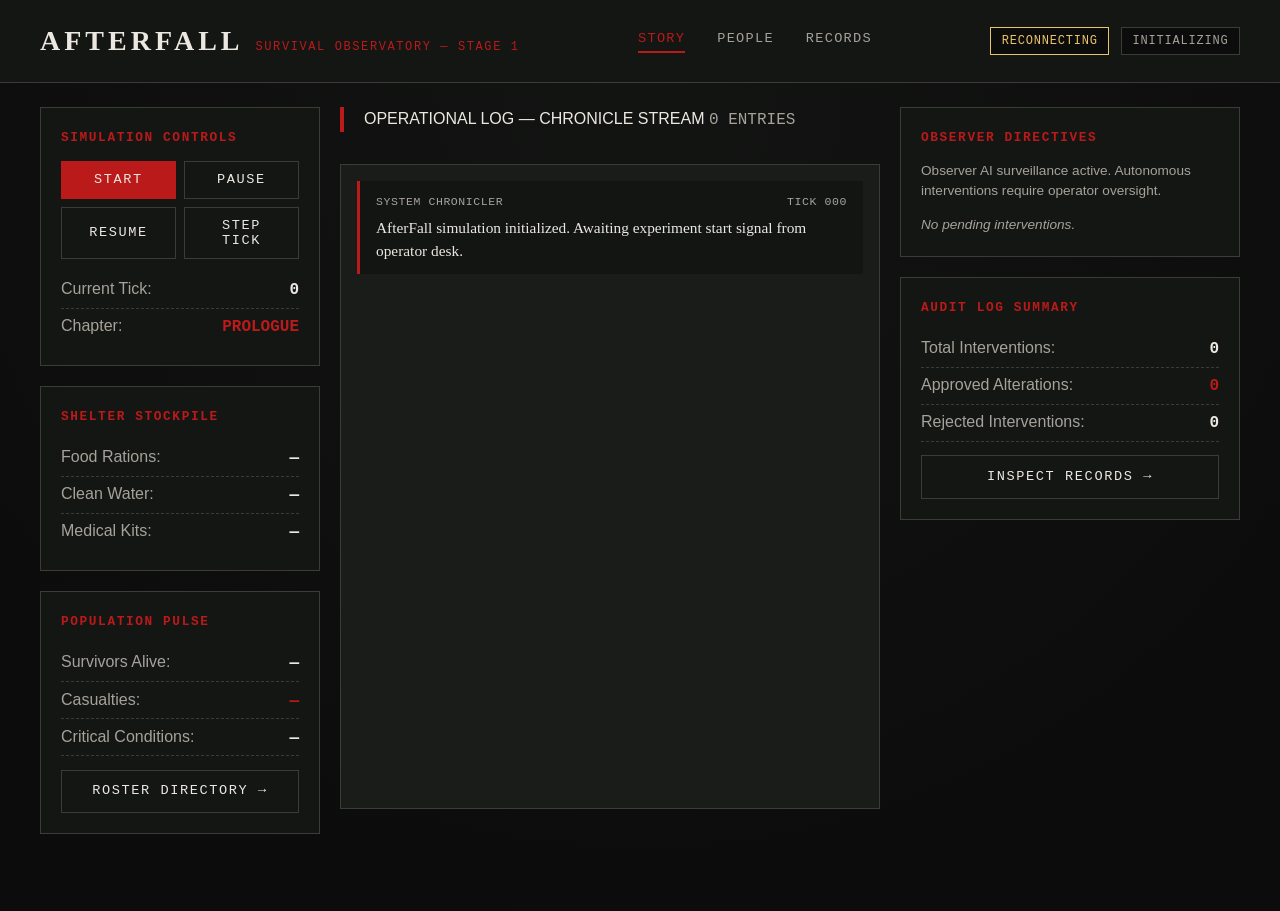
==== backend/src/main/resources/static/story.html @ 6ab1950e "feat: implement story-first AfterFall frontend" ====
<!DOCTYPE html>
<html lang="en">
<head>
  <meta charset="UTF-8">
  <meta name="viewport" content="width=device-width, initial-scale=1.0">
  <title>AfterFall — Operation Deck (Story)</title>
  <link rel="stylesheet" href="css/design-tokens.css">
  <link rel="stylesheet" href="css/components.css">
  <style>
    .story-layout {
      display: grid;
      grid-template-columns: 280px 1fr 340px;
      gap: 1.25rem;
      min-height: calc(100vh - 120px);
    }

    @media (max-width: 1080px) {
      .story-layout {
        grid-template-columns: 1fr;
      }
    }

    /* Left Sidebar: Control & Stockpile */
    .sidebar-panel {
      display: flex;
      flex-direction: column;
      gap: 1.25rem;
    }

    .metric-row {
      display: flex;
      justify-content: space-between;
      align-items: baseline;
      padding: 0.35rem 0;
      border-bottom: 1px dashed var(--af-border-subtle);
    }
    .metric-row:last-child {
      border-bottom: none;
    }

    .control-grid {
      display: grid;
      grid-template-columns: 1fr 1fr;
      gap: 0.5rem;
    }

    /* Center: Live Story Feed */
    .narrative-stream-container {
      display: flex;
      flex-direction: column;
      height: 78vh;
    }

    .stream-feed {
      flex: 1;
      overflow-y: auto;
      padding: 1rem;
      background: var(--af-bg-overlay);
      border: 1px solid var(--af-border-subtle);
      display: flex;
      flex-direction: column;
      gap: 0.85rem;
      scroll-behavior: smooth;
    }

    .caption-entry {
      background: rgba(18, 20, 18, 0.85);
      border-left: 3px solid var(--af-crimson-core);
      padding: 0.75rem 1rem;
      position: relative;
      animation: fadeIn 0.25s ease-out;
    }

    @keyframes fadeIn {
      from { opacity: 0; transform: translateY(6px); }
      to { opacity: 1; transform: translateY(0); }
    }

    .caption-entry.urgent {
      border-left-color: var(--af-crimson-bright);
      background: rgba(186, 26, 26, 0.08);
    }

    .caption-meta {
      display: flex;
      justify-content: space-between;
      font-size: 0.72rem;
      color: var(--af-text-dim);
      font-family: var(--af-font-mono);
      margin-bottom: 0.35rem;
      letter-spacing: 0.05em;
    }

    .caption-text {
      color: var(--af-ivory-primary);
      font-family: var(--af-font-serif);
      font-size: 0.96rem;
      line-height: 1.5;
    }

    /* Right Sidebar: Observer & Dilemmas */
    .observer-panel {
      display: flex;
      flex-direction: column;
      gap: 1.25rem;
    }

    .intervention-card {
      background: rgba(186, 26, 26, 0.06);
      border: 1px solid var(--af-crimson-subtle);
      padding: 0.85rem;
      margin-bottom: 0.75rem;
    }

    /* Choice Moment Modal */
    .choice-modal-backdrop {
      display: none;
      position: fixed;
      inset: 0;
      background: rgba(11, 12, 11, 0.92);
      backdrop-filter: blur(4px);
      z-index: 1000;
      align-items: center;
      justify-content: center;
      padding: 2rem;
    }

    .choice-modal-backdrop.active {
      display: flex;
    }

    .choice-dialog {
      background: var(--af-bg-surface);
      border: 2px solid var(--af-crimson-core);
      max-width: 680px;
      width: 100%;
      padding: 2rem;
      box-shadow: 0 12px 40px rgba(0, 0, 0, 0.85);
      position: relative;
    }

    .choice-options-list {
      display: flex;
      flex-direction: column;
      gap: 0.85rem;
      margin-top: 1.5rem;
    }

    .choice-option-btn {
      text-align: left;
      background: var(--af-bg-overlay);
      border: 1px solid var(--af-border-subtle);
      padding: 1rem;
      color: var(--af-ivory-primary);
      cursor: pointer;
      transition: all 0.15s ease;
      font-family: var(--af-font-sans);
    }

    .choice-option-btn:hover {
      border-color: var(--af-crimson-core);
      background: rgba(186, 26, 26, 0.12);
      transform: translateX(4px);
    }
  </style>
</head>
<body>
  <!-- Header Bar -->
  <header class="app-header">
    <div class="header-brand">
      <div class="brand-title">AFTERFALL</div>
      <div class="brand-subtitle">SURVIVAL OBSERVATORY — STAGE 1</div>
    </div>

    <nav class="header-nav">
      <a href="story.html" class="nav-link active">STORY</a>
      <a href="people.html" class="nav-link">PEOPLE</a>
      <a href="records.html" class="nav-link">RECORDS</a>
    </nav>

    <div class="status-indicators">
      <div class="status-pill status-connecting" id="ws-pill">CONNECTING</div>
      <div class="status-pill" id="sim-state-pill">INITIALIZING</div>
    </div>
  </header>

  <!-- Main Content Layout -->
  <main class="main-container">
    <div class="story-layout">
      <!-- Left Column: Controls & Shelter Overview -->
      <aside class="sidebar-panel">
        <div class="panel-box">
          <div class="panel-header">SIMULATION CONTROLS</div>
          <div class="control-grid" style="margin-bottom: 0.75rem;">
            <button class="btn btn-primary" id="btn-start">START</button>
            <button class="btn btn-secondary" id="btn-pause">PAUSE</button>
            <button class="btn btn-secondary" id="btn-resume">RESUME</button>
            <button class="btn btn-secondary" id="btn-step">STEP TICK</button>
          </div>
          <div class="metric-row">
            <span class="text-dim">Current Tick:</span>
            <span class="mono text-ivory font-bold" id="tick-counter">0</span>
          </div>
          <div class="metric-row">
            <span class="text-dim">Chapter:</span>
            <span class="mono text-crimson font-bold" id="chapter-label">PROLOGUE</span>
          </div>
        </div>

        <div class="panel-box">
          <div class="panel-header">SHELTER STOCKPILE</div>
          <div class="metric-row">
            <span class="text-dim">Food Rations:</span>
            <span class="mono text-ivory font-bold" id="stockpile-food">—</span>
          </div>
          <div class="metric-row">
            <span class="text-dim">Clean Water:</span>
            <span class="mono text-ivory font-bold" id="stockpile-water">—</span>
          </div>
          <div class="metric-row">
            <span class="text-dim">Medical Kits:</span>
            <span class="mono text-ivory font-bold" id="stockpile-meds">—</span>
          </div>
        </div>

        <div class="panel-box">
          <div class="panel-header">POPULATION PULSE</div>
          <div class="metric-row">
            <span class="text-dim">Survivors Alive:</span>
            <span class="mono text-ivory font-bold" id="pop-alive">—</span>
          </div>
          <div class="metric-row">
            <span class="text-dim">Casualties:</span>
            <span class="mono text-crimson font-bold" id="pop-dead">—</span>
          </div>
          <div class="metric-row">
            <span class="text-dim">Critical Conditions:</span>
            <span class="mono text-ivory font-bold" id="pop-critical">—</span>
          </div>
          <div style="margin-top: 0.85rem;">
            <a href="people.html" class="btn btn-secondary" style="display:block; text-align:center;">ROSTER DIRECTORY &rarr;</a>
          </div>
        </div>
      </aside>

      <!-- Center Column: Chronological Story Stream -->
      <section class="narrative-stream-container">
        <div class="section-banner">
          <span>OPERATIONAL LOG — CHRONICLE STREAM</span>
          <span class="mono text-dim" id="stream-count">0 ENTRIES</span>
        </div>
        <div class="stream-feed" id="stream-feed">
          <div class="caption-entry">
            <div class="caption-meta">
              <span>SYSTEM CHRONICLER</span>
              <span>TICK 000</span>
            </div>
            <div class="caption-text">
              AfterFall simulation initialized. Awaiting experiment start signal from operator desk.
            </div>
          </div>
        </div>
      </section>

      <!-- Right Column: Observer Directives & Distortions -->
      <aside class="observer-panel">
        <div class="panel-box">
          <div class="panel-header">OBSERVER DIRECTIVES</div>
          <p class="text-dim text-sm" style="margin-bottom: 0.85rem;">
            Observer AI surveillance active. Autonomous interventions require operator oversight.
          </p>
          <div id="observer-interventions-container">
            <div class="text-dim text-sm" style="font-style: italic;">No pending interventions.</div>
          </div>
        </div>

        <div class="panel-box">
          <div class="panel-header">AUDIT LOG SUMMARY</div>
          <div class="metric-row">
            <span class="text-dim">Total Interventions:</span>
            <span class="mono text-ivory font-bold" id="stat-interventions">0</span>
          </div>
          <div class="metric-row">
            <span class="text-dim">Approved Alterations:</span>
            <span class="mono text-crimson font-bold" id="stat-approved">0</span>
          </div>
          <div class="metric-row">
            <span class="text-dim">Rejected Interventions:</span>
            <span class="mono text-ivory font-bold" id="stat-rejected">0</span>
          </div>
          <div style="margin-top: 0.85rem;">
            <a href="records.html" class="btn btn-secondary" style="display:block; text-align:center;">INSPECT RECORDS &rarr;</a>
          </div>
        </div>
      </aside>
    </div>
  </main>

  <!-- Choice Moment Modal (Monogatari High-Contrast Overlay) -->
  <div class="choice-modal-backdrop" id="choice-modal">
    <div class="choice-dialog">
      <div class="panel-header" style="color: var(--af-crimson-bright);">MOMENT OF DECISION — SIMULATION PAUSED</div>
      <h3 id="choice-dilemma-title" style="margin: 0.85rem 0 0.5rem; font-family: var(--af-font-serif); font-size: 1.35rem;">
        Dilemma Title
      </h3>
      <p id="choice-dilemma-desc" class="text-ivory text-sm" style="line-height: 1.5; margin-bottom: 1.25rem;">
        Description of the crisis facing the bunker survivors.
      </p>

      <div class="choice-options-list" id="choice-options-list">
        <!-- Rendered dynamically -->
      </div>
    </div>
  </div>

  <!-- Scripts -->
  <script src="js/api.js"></script>
  <script src="js/ws.js"></script>
  <script src="js/story.js"></script>
</body>
</html>
---- backend/src/main/resources/static/css/design-tokens.css ----
:root {
  /* Monogatari / Quiet Cinematic Minimalism Palette */
  --bg-deep: #0B0C0B;
  --bg-surface: #141614;
  --bg-panel: #1A1C1A;
  --bg-elevated: #242624;

  --crimson: #BA1A1A;
  --crimson-hover: #D62222;
  --crimson-glow: rgba(186, 26, 26, 0.35);

  --ivory: #ECE8E1;
  --ivory-dim: #A6A29A;
  --ivory-faint: rgba(236, 232, 225, 0.1);

  --border-stark: #3A3C38;
  --border-faint: #202220;
  --border-crimson: #BA1A1A;

  --status-alive: #5A8F68;
  --status-dead: #7A3B37;
  --status-crisis: #D62222;

  /* Typography */
  --font-serif: "Cormorant Garamond", "Cinzel", "Playfair Display", Georgia, serif;
  --font-sans: "Inter", -apple-system, BlinkMacSystemFont, "Segoe UI", Roboto, sans-serif;
  --font-mono: "IBM Plex Mono", "SF Mono", Consolas, "Courier New", monospace;

  /* Aliases for screen styles */
  --af-bg-deep: var(--bg-deep);
  --af-bg-surface: var(--bg-surface);
  --af-bg-overlay: var(--bg-panel);
  --af-bg-elevated: var(--bg-elevated);
  --af-crimson-core: var(--crimson);
  --af-crimson-bright: var(--crimson-hover);
  --af-crimson-subtle: var(--crimson-glow);
  --af-ivory-primary: var(--ivory);
  --af-ivory-dim: var(--ivory-dim);
  --af-text-dim: var(--ivory-dim);
  --af-border-subtle: var(--border-stark);
  --af-border-faint: var(--border-faint);
  --af-font-serif: var(--font-serif);
  --af-font-sans: var(--font-sans);
  --af-font-mono: var(--font-mono);
}

* {
  box-sizing: border-box;
  margin: 0;
  padding: 0;
}

body {
  background-color: var(--bg-deep);
  color: var(--ivory);
  font-family: var(--font-sans);
  line-height: 1.5;
  min-height: 100vh;
  overflow-x: hidden;
  background-image: radial-gradient(circle at 50% 10%, rgba(26, 28, 26, 0.5) 0%, transparent 80%);
}

/* Links */
a {
  color: var(--ivory-dim);
  text-decoration: none;
  transition: color 0.15s ease;
}

a:hover, a.active {
  color: var(--crimson);
}
---- backend/src/main/resources/static/css/components.css ----
/* Monogatari Structural Components & Geometric Panels */

/* Top Navigation Header */
.site-header {
  display: flex;
  justify-content: space-between;
  align-items: center;
  padding: 1.25rem 2.5rem;
  border-bottom: 1px solid var(--border-stark);
  background: var(--bg-surface);
  position: sticky;
  top: 0;
  z-index: 100;
}

.brand-mark {
  display: flex;
  align-items: baseline;
  gap: 0.75rem;
}

.brand-title {
  font-family: var(--font-serif);
  font-size: 1.75rem;
  font-weight: 700;
  letter-spacing: 0.25rem;
  color: var(--ivory);
  text-transform: uppercase;
}

.brand-sub {
  font-family: var(--font-mono);
  font-size: 0.75rem;
  letter-spacing: 0.1rem;
  color: var(--crimson);
  text-transform: uppercase;
}

.nav-links {
  display: flex;
  gap: 2rem;
  list-style: none;
  font-family: var(--font-mono);
  font-size: 0.85rem;
  text-transform: uppercase;
  letter-spacing: 0.08rem;
}

.nav-links a {
  padding-bottom: 0.25rem;
  position: relative;
}

.nav-links a.active::after {
  content: "";
  position: absolute;
  bottom: 0;
  left: 0;
  width: 100%;
  height: 2px;
  background-color: var(--crimson);
}

/* Sharp Geometric Buttons */
.btn {
  background: transparent;
  color: var(--ivory);
  border: 1px solid var(--border-stark);
  padding: 0.65rem 1.4rem;
  font-family: var(--font-mono);
  font-size: 0.85rem;
  text-transform: uppercase;
  letter-spacing: 0.1rem;
  cursor: pointer;
  transition: all 0.2s cubic-bezier(0.16, 1, 0.3, 1);
  position: relative;
  display: inline-flex;
  align-items: center;
  justify-content: center;
  gap: 0.5rem;
}

.btn:hover:not(:disabled) {
  border-color: var(--crimson);
  color: var(--ivory);
  background: rgba(186, 26, 26, 0.15);
}

.btn-crimson {
  background: var(--crimson);
  border-color: var(--crimson);
  color: var(--ivory);
}

.btn-crimson:hover:not(:disabled) {
  background: var(--crimson-hover);
  border-color: var(--crimson-hover);
  box-shadow: 0 0 15px var(--crimson-glow);
}

.btn:disabled {
  opacity: 0.4;
  cursor: not-allowed;
}

/* Section Title with Monogatari Graphic Accent */
.section-banner {
  border-left: 4px solid var(--crimson);
  padding-left: 1.25rem;
  margin-bottom: 2rem;
}

.section-banner h2 {
  font-family: var(--font-serif);
  font-size: 2.25rem;
  letter-spacing: 0.1rem;
  text-transform: uppercase;
}

.section-banner p {
  font-family: var(--font-mono);
  font-size: 0.85rem;
  color: var(--ivory-dim);
  text-transform: uppercase;
  margin-top: 0.25rem;
}

/* Disconnect / Connection Alarm Pill */
.connection-indicator {
  display: inline-flex;
  align-items: center;
  gap: 0.5rem;
  font-family: var(--font-mono);
  font-size: 0.75rem;
  color: var(--ivory-dim);
}

.indicator-dot {
  width: 8px;
  height: 8px;
  border-radius: 50%;
  background-color: var(--status-alive);
}

.indicator-dot.offline {
  background-color: var(--crimson);
  animation: pulse 1s infinite;
}

@keyframes pulse {
  0% { opacity: 1; }
  50% { opacity: 0.3; }
  100% { opacity: 1; }
}

/* Common App Layout & Utility Classes */
.app-header {
  display: flex;
  justify-content: space-between;
  align-items: center;
  padding: 1.25rem 2.5rem;
  border-bottom: 1px solid var(--border-stark);
  background: var(--bg-surface);
  position: sticky;
  top: 0;
  z-index: 100;
}

.header-brand {
  display: flex;
  align-items: baseline;
  gap: 0.75rem;
}

.brand-subtitle {
  font-family: var(--font-mono);
  font-size: 0.75rem;
  letter-spacing: 0.1rem;
  color: var(--crimson);
  text-transform: uppercase;
}

.header-nav {
  display: flex;
  gap: 2rem;
  font-family: var(--font-mono);
  font-size: 0.85rem;
  text-transform: uppercase;
  letter-spacing: 0.08rem;
}

.nav-link {
  color: var(--ivory-dim);
  text-decoration: none;
  padding-bottom: 0.25rem;
  position: relative;
  transition: color 0.15s ease;
}

.nav-link:hover, .nav-link.active {
  color: var(--crimson);
}

.nav-link.active::after {
  content: "";
  position: absolute;
  bottom: 0;
  left: 0;
  width: 100%;
  height: 2px;
  background-color: var(--crimson);
}

.status-indicators {
  display: flex;
  align-items: center;
  gap: 0.75rem;
}

.status-pill {
  font-family: var(--font-mono);
  font-size: 0.75rem;
  padding: 0.25rem 0.65rem;
  border: 1px solid var(--border-stark);
  background: var(--bg-deep);
  color: var(--ivory-dim);
  text-transform: uppercase;
  letter-spacing: 0.05rem;
}

.status-pill.status-running {
  border-color: var(--status-alive);
  color: var(--status-alive);
}

.status-pill.status-paused {
  border-color: #d4a373;
  color: #d4a373;
}

.status-pill.status-connecting {
  border-color: #e9c46a;
  color: #e9c46a;
}

.status-pill.status-offline {
  border-color: var(--crimson);
  color: var(--crimson);
}

.main-container {
  padding: 1.5rem 2.5rem;
  max-width: 1600px;
  margin: 0 auto;
}

.panel-box {
  background: var(--bg-surface);
  border: 1px solid var(--border-stark);
  padding: 1.25rem;
}

.panel-header {
  font-family: var(--font-mono);
  font-size: 0.8rem;
  color: var(--crimson);
  letter-spacing: 0.1rem;
  text-transform: uppercase;
  margin-bottom: 0.85rem;
  font-weight: 700;
}

.btn-primary {
  background: var(--crimson);
  border-color: var(--crimson);
  color: var(--ivory);
}

.btn-primary:hover:not(:disabled) {
  background: var(--crimson-hover);
  border-color: var(--crimson-hover);
  box-shadow: 0 0 15px var(--crimson-glow);
}

.btn-secondary {
  background: transparent;
  color: var(--ivory);
  border: 1px solid var(--border-stark);
}

.btn-secondary:hover:not(:disabled) {
  border-color: var(--crimson);
  background: rgba(186, 26, 26, 0.15);
}

/* Utilities */
.mono { font-family: var(--font-mono); }
.font-bold { font-weight: bold; }
.text-ivory { color: var(--ivory); }
.text-crimson { color: var(--crimson); }
.text-dim { color: var(--ivory-dim); }
.text-sm { font-size: 0.85rem; }
.text-xs { font-size: 0.75rem; }
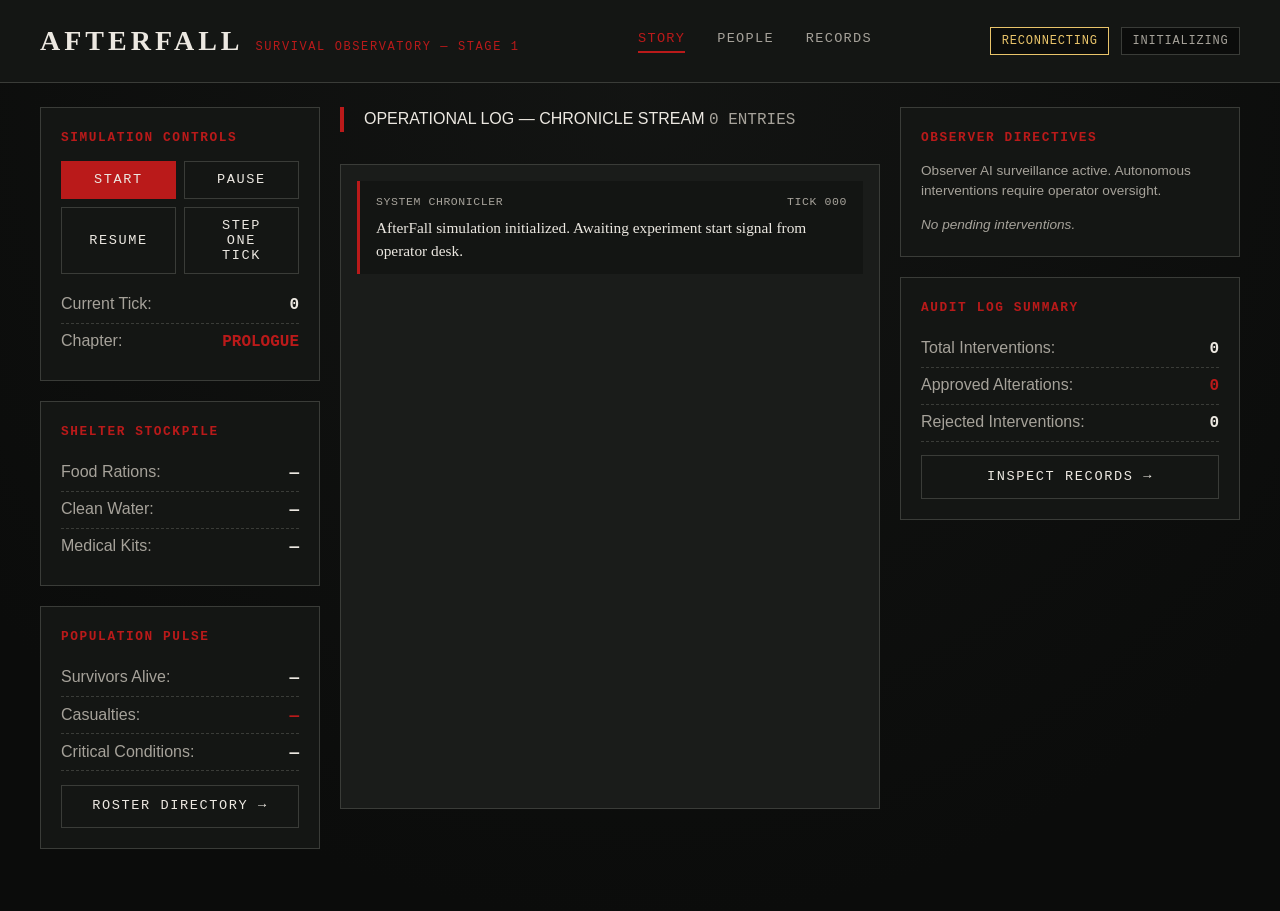
==== commit 2b813edd: "Fix demo: auto-running clock, active choice exposed, varied final recap Co-Authored-By: Claude Sonne" ====
--- a/backend/src/main/resources/static/story.html
+++ b/backend/src/main/resources/static/story.html
@@ -192,10 +192,10 @@
         <div class="panel-box">
           <div class="panel-header">SIMULATION CONTROLS</div>
           <div class="control-grid" style="margin-bottom: 0.75rem;">
-            <button class="btn btn-primary" id="btn-start">START</button>
+            <button class="btn btn-primary" id="btn-start" title="Start the world clock: the run advances on its own">START</button>
             <button class="btn btn-secondary" id="btn-pause">PAUSE</button>
             <button class="btn btn-secondary" id="btn-resume">RESUME</button>
-            <button class="btn btn-secondary" id="btn-step">STEP TICK</button>
+            <button class="btn btn-secondary" id="btn-step" title="Advance exactly one tick (works while paused)">STEP ONE TICK</button>
           </div>
           <div class="metric-row">
             <span class="text-dim">Current Tick:</span>
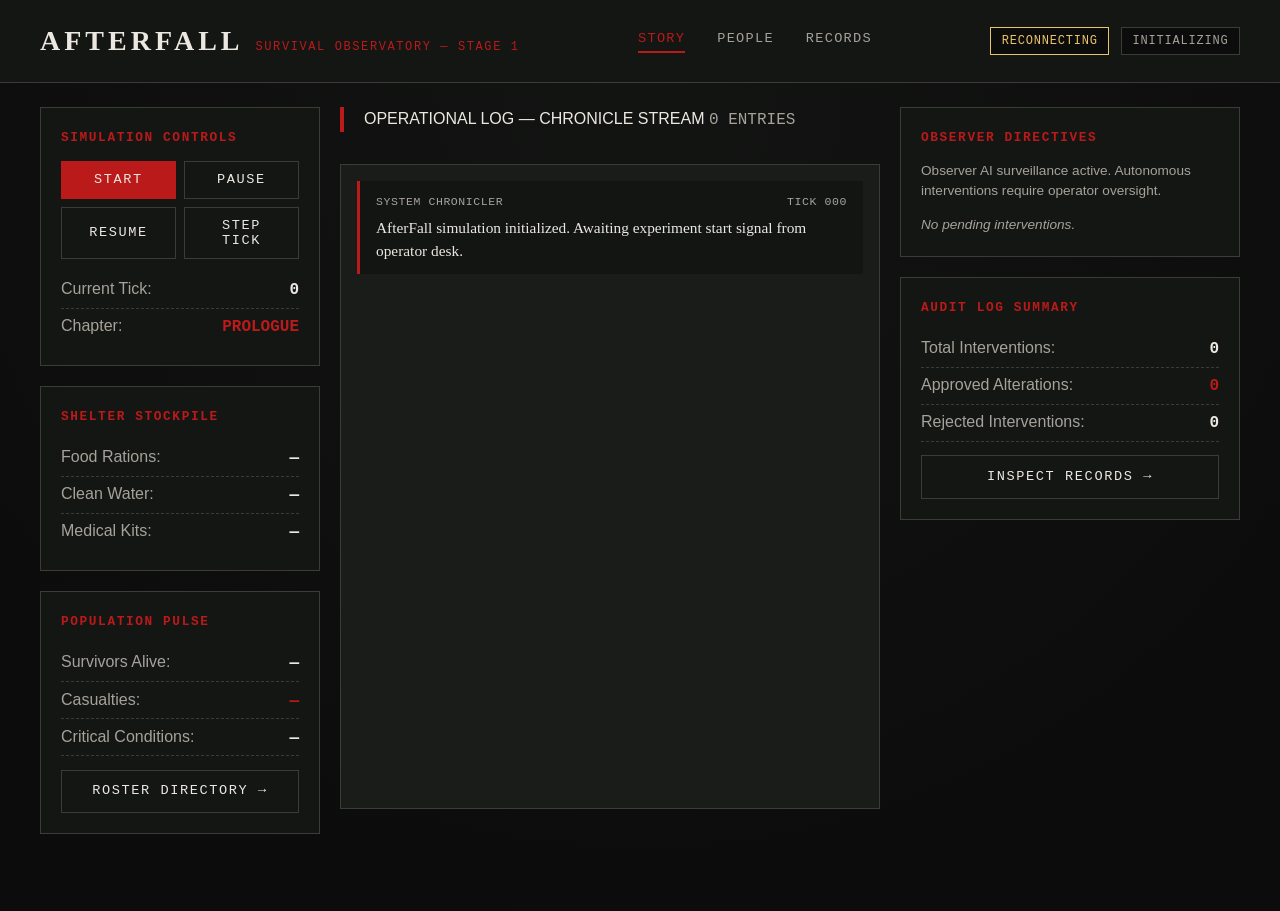
==== commit 0c957e51: "Merge pull request #5 from Muhaimin-Mashrafi/claude/project-thread-nuxc64 Cinematic visual storytell" ====
--- a/backend/src/main/resources/static/story.html
+++ b/backend/src/main/resources/static/story.html
@@ -6,6 +6,7 @@
   <title>AfterFall — Operation Deck (Story)</title>
   <link rel="stylesheet" href="css/design-tokens.css">
   <link rel="stylesheet" href="css/components.css">
+  <link rel="stylesheet" href="css/cinema.css">
   <style>
     .story-layout {
       display: grid;
@@ -192,10 +193,10 @@
         <div class="panel-box">
           <div class="panel-header">SIMULATION CONTROLS</div>
           <div class="control-grid" style="margin-bottom: 0.75rem;">
-            <button class="btn btn-primary" id="btn-start" title="Start the world clock: the run advances on its own">START</button>
+            <button class="btn btn-primary" id="btn-start">START</button>
             <button class="btn btn-secondary" id="btn-pause">PAUSE</button>
             <button class="btn btn-secondary" id="btn-resume">RESUME</button>
-            <button class="btn btn-secondary" id="btn-step" title="Advance exactly one tick (works while paused)">STEP ONE TICK</button>
+            <button class="btn btn-secondary" id="btn-step">STEP TICK</button>
           </div>
           <div class="metric-row">
             <span class="text-dim">Current Tick:</span>
@@ -316,6 +317,7 @@
   <!-- Scripts -->
   <script src="js/api.js"></script>
   <script src="js/ws.js"></script>
+  <script src="js/cinema.js"></script>
   <script src="js/story.js"></script>
 </body>
 </html>
--- a/backend/src/main/resources/static/css/cinema.css
+++ b/backend/src/main/resources/static/css/cinema.css
@@ -0,0 +1,274 @@
+/* AfterFall — Cinematic layer: chapter cards, crisis weight, exposure reveal, final recording.
+   Presentation only. All motion is disabled/shortened under prefers-reduced-motion. */
+
+:root {
+  --cine-ease: cubic-bezier(0.16, 1, 0.3, 1);
+  --cine-slow: cubic-bezier(0.4, 0, 0.2, 1);
+}
+
+.cine-overlay {
+  position: fixed;
+  inset: 0;
+  z-index: 1500;
+  background: #060706;
+  color: var(--ivory);
+  display: flex;
+  opacity: 0;
+  visibility: hidden;
+  transition: opacity 0.7s var(--cine-slow), visibility 0s linear 0.7s;
+  overflow: hidden;
+}
+.cine-overlay.on {
+  opacity: 1;
+  visibility: visible;
+  transition: opacity 0.35s var(--cine-slow), visibility 0s;
+}
+.cine-hint {
+  position: absolute;
+  right: clamp(1rem, 3vw, 2.5rem);
+  bottom: clamp(0.9rem, 2.5vh, 1.8rem);
+  font-family: var(--font-mono);
+  font-size: 0.7rem;
+  letter-spacing: 0.18em;
+  text-transform: uppercase;
+  color: var(--ivory-dim);
+  opacity: 0.7;
+}
+.cine-grain::before {
+  content: "";
+  position: absolute;
+  inset: 0;
+  pointer-events: none;
+  background:
+    repeating-linear-gradient(0deg, rgba(236,232,225,0.025) 0 1px, transparent 1px 3px),
+    radial-gradient(ellipse at 50% 50%, transparent 40%, rgba(0,0,0,0.75) 100%);
+}
+
+/* ---------- Chapter title card ---------- */
+.chapter-card { cursor: pointer; align-items: center; }
+.chapter-card .cc-numeral {
+  position: absolute;
+  right: -0.04em;
+  bottom: -0.2em;
+  font-family: var(--font-serif);
+  font-weight: 900;
+  font-size: clamp(18rem, 62vh, 44rem);
+  line-height: 1;
+  color: var(--crimson);
+  opacity: 0;
+  letter-spacing: -0.04em;
+  user-select: none;
+}
+.chapter-card.on .cc-numeral { animation: cc-numeral 3.6s var(--cine-slow) forwards; }
+.chapter-card .cc-body {
+  position: relative;
+  z-index: 2;
+  padding: 0 clamp(1.5rem, 8vw, 9rem);
+  max-width: 100%;
+}
+.chapter-card .cc-kicker {
+  font-family: var(--font-mono);
+  font-size: clamp(0.75rem, 1.1vw, 1rem);
+  letter-spacing: 0.5em;
+  text-transform: uppercase;
+  color: var(--crimson);
+  opacity: 0;
+}
+.chapter-card .cc-rule {
+  height: 2px;
+  width: 0;
+  background: var(--crimson);
+  margin: clamp(0.8rem, 2vh, 1.6rem) 0;
+}
+.chapter-card .cc-title {
+  font-family: var(--font-serif);
+  font-weight: 900;
+  font-size: clamp(3rem, 9.5vw, 10rem);
+  line-height: 0.95;
+  letter-spacing: 0.02em;
+  text-transform: uppercase;
+  max-width: 11ch;
+  opacity: 0;
+}
+.chapter-card .cc-sub {
+  margin-top: clamp(1rem, 3vh, 2rem);
+  font-family: var(--font-serif);
+  font-style: italic;
+  font-size: clamp(1.1rem, 1.8vw, 1.7rem);
+  color: var(--ivory-dim);
+  opacity: 0;
+}
+.chapter-card.on .cc-kicker { animation: cc-rise 0.9s 0.35s var(--cine-ease) forwards; }
+.chapter-card.on .cc-rule   { animation: cc-rule 1.1s 0.55s var(--cine-ease) forwards; }
+.chapter-card.on .cc-title  { animation: cc-slam 1.1s 0.8s var(--cine-ease) forwards; }
+.chapter-card.on .cc-sub    { animation: cc-rise 1s 1.7s var(--cine-ease) forwards; }
+@keyframes cc-numeral { 0% { opacity: 0; transform: translateX(6%); } 25% { opacity: 0.2; } 100% { opacity: 0.16; transform: translateX(0); } }
+@keyframes cc-rise  { from { opacity: 0; transform: translateY(18px); } to { opacity: 1; transform: none; } }
+@keyframes cc-rule  { from { width: 0; } to { width: min(46vw, 36rem); } }
+@keyframes cc-slam  { from { opacity: 0; transform: translateX(-4vw); letter-spacing: 0.2em; } to { opacity: 1; transform: none; letter-spacing: 0.02em; } }
+
+/* ---------- Crisis weight ---------- */
+.crisis-veil {
+  position: fixed;
+  inset: 0;
+  z-index: 900;
+  pointer-events: none;
+  opacity: 0;
+  box-shadow: inset 0 0 18vmin 4vmin rgba(186, 26, 26, 0.55);
+}
+.crisis-veil.pulse { animation: veil-pulse 2.6s var(--cine-slow) 1; }
+.crisis-veil.death { box-shadow: inset 0 0 22vmin 8vmin rgba(0, 0, 0, 0.95); }
+@keyframes veil-pulse { 0% { opacity: 0; } 25% { opacity: 1; } 100% { opacity: 0; } }
+body.crisis-active .crisis-veil.steady { opacity: 0.22; }
+.crisis-veil.steady { transition: opacity 1.5s var(--cine-slow); }
+
+.crisis-band {
+  position: fixed;
+  left: 0; right: 0;
+  top: 38vh;
+  z-index: 950;
+  pointer-events: none;
+  overflow: hidden;
+  opacity: 0;
+  padding: 0.4vh 0;
+  background: linear-gradient(90deg, rgba(6,7,6,0.92), rgba(6,7,6,0.7));
+  border-top: 2px solid var(--crimson);
+  border-bottom: 2px solid var(--crimson);
+}
+.crisis-band .cb-word {
+  font-family: var(--font-serif);
+  font-weight: 900;
+  font-size: clamp(3.5rem, 12vw, 11rem);
+  line-height: 1;
+  text-transform: uppercase;
+  letter-spacing: 0.06em;
+  color: var(--ivory);
+  white-space: nowrap;
+  padding-left: 4vw;
+}
+.crisis-band .cb-tag {
+  position: absolute;
+  top: 0.5rem; right: 2rem;
+  font-family: var(--font-mono);
+  font-size: 0.72rem;
+  letter-spacing: 0.3em;
+  color: var(--crimson);
+}
+.crisis-band.show { animation: band 3.4s var(--cine-slow) 1 forwards; }
+@keyframes band {
+  0% { opacity: 0; transform: translateX(-8%); }
+  14% { opacity: 1; transform: none; }
+  80% { opacity: 1; }
+  100% { opacity: 0; transform: translateX(3%); }
+}
+
+/* Heavier captions on the story page */
+.caption-entry.significant { border-left-width: 4px; }
+.caption-entry.significant .caption-text { font-size: 1.12rem; }
+.caption-entry.critical {
+  border-left: 6px solid var(--crimson-hover);
+  padding: 1.1rem 1.4rem 1.2rem;
+  background: linear-gradient(90deg, rgba(186,26,26,0.16), rgba(18,20,18,0.85) 70%);
+  animation: cap-heavy 0.9s var(--cine-ease);
+}
+.caption-entry.critical .caption-text {
+  font-size: clamp(1.35rem, 1.7vw, 1.75rem);
+  font-weight: 600;
+  line-height: 1.3;
+}
+.caption-entry.critical .caption-meta { color: var(--crimson-hover); }
+@keyframes cap-heavy {
+  from { opacity: 0; transform: translateX(-14px) scale(0.985); }
+  to   { opacity: 1; transform: none; }
+}
+
+/* ---------- Exposure reveal (Records) ---------- */
+.expose-overlay { align-items: center; justify-content: center; cursor: pointer; }
+.expose-wrap { position: relative; z-index: 2; width: min(1200px, 92vw); }
+.expose-title {
+  font-family: var(--font-serif);
+  font-weight: 900;
+  text-transform: uppercase;
+  font-size: clamp(2.4rem, 6.6vw, 7rem);
+  line-height: 0.95;
+  letter-spacing: 0.03em;
+  margin-bottom: clamp(1rem, 4vh, 2.5rem);
+  opacity: 0;
+}
+.expose-title span { color: var(--crimson); }
+.expose-cols { display: grid; grid-template-columns: 1fr 1fr; gap: clamp(1rem, 4vw, 4rem); }
+@media (max-width: 760px) { .expose-cols { grid-template-columns: 1fr; } }
+.expose-col { border-top: 2px solid var(--ivory-dim); padding-top: 0.9rem; opacity: 0; }
+.expose-col.claim { border-top-color: var(--crimson); }
+.expose-label { font-family: var(--font-mono); font-size: 0.72rem; letter-spacing: 0.3em; color: var(--ivory-dim); margin-bottom: 0.7rem; }
+.expose-col.claim .expose-label { color: var(--crimson); }
+.expose-text { font-family: var(--font-serif); font-size: clamp(1.2rem, 2.2vw, 2rem); line-height: 1.35; }
+.expose-col.claim .expose-text {
+  color: var(--ivory-dim);
+  background: linear-gradient(var(--crimson), var(--crimson)) no-repeat 0 55% / 0% 2px;
+}
+.expose-meta { margin-top: 1.4rem; font-family: var(--font-mono); font-size: 0.72rem; letter-spacing: 0.16em; color: var(--ivory-dim); opacity: 0; }
+.expose-overlay.on .expose-title { animation: cc-slam 0.9s 0.1s var(--cine-ease) forwards; }
+.expose-overlay.on .expose-col.truth { animation: cc-rise 0.9s 0.9s var(--cine-ease) forwards; }
+.expose-overlay.on .expose-col.claim { animation: cc-rise 0.9s 1.8s var(--cine-ease) forwards; }
+.expose-overlay.on .expose-col.claim .expose-text { animation: strike 1s 2.9s var(--cine-slow) forwards; }
+.expose-overlay.on .expose-meta { animation: cc-rise 0.8s 3.6s var(--cine-ease) forwards; }
+@keyframes strike { to { background-size: 100% 2px; color: rgba(166,162,154,0.6); } }
+
+.evidence-card.just-decoded { animation: decoded 2.4s var(--cine-slow) 1; }
+@keyframes decoded {
+  0% { box-shadow: 0 0 0 0 rgba(186,26,26,0.9); }
+  40% { box-shadow: 0 0 0 10px rgba(186,26,26,0); border-color: var(--crimson-hover); }
+  100% { box-shadow: 0 0 15px rgba(186,26,26,0.2); }
+}
+.altered-col { position: relative; }
+
+/* ---------- Final recording ---------- */
+.final-rec { flex-direction: column; justify-content: center; padding: 0 clamp(1.5rem, 9vw, 11rem); }
+.fr-stage { position: relative; z-index: 2; min-height: 60vh; display: flex; flex-direction: column; justify-content: center; }
+.fr-meta { font-family: var(--font-mono); font-size: 0.78rem; letter-spacing: 0.4em; text-transform: uppercase; color: var(--crimson); margin-bottom: 1.4rem; }
+.fr-text {
+  font-family: var(--font-serif);
+  font-size: clamp(1.7rem, 3.6vw, 3.6rem);
+  line-height: 1.22;
+  max-width: 22ch;
+  font-weight: 600;
+}
+.fr-text.wide { max-width: 30ch; }
+.fr-fade-in { animation: fr-in 1.4s var(--cine-slow) both; }
+.fr-fade-out { animation: fr-out 0.6s var(--cine-slow) both; }
+@keyframes fr-in { from { opacity: 0; transform: translateY(14px); } to { opacity: 1; transform: none; } }
+@keyframes fr-out { to { opacity: 0; } }
+.fr-stats { display: flex; gap: clamp(1.5rem, 6vw, 6rem); margin-top: 2.5rem; flex-wrap: wrap; }
+.fr-stat .n { font-family: var(--font-serif); font-weight: 900; font-size: clamp(3rem, 8vw, 7.5rem); line-height: 1; }
+.fr-stat .n.red { color: var(--crimson); }
+.fr-stat .l { font-family: var(--font-mono); font-size: 0.7rem; letter-spacing: 0.3em; color: var(--ivory-dim); margin-top: 0.4rem; }
+.fr-close-line { font-family: var(--font-serif); font-weight: 900; font-size: clamp(2.2rem, 6.4vw, 6.4rem); line-height: 1.05; }
+.fr-close-line .l1 { display: block; opacity: 0; }
+.fr-close-line .l2 { display: block; color: var(--crimson); opacity: 0; margin-top: 0.3em; }
+.fr-close-line.run .l1 { animation: fr-in 2s 0.3s var(--cine-slow) forwards; }
+.fr-close-line.run .l2 { animation: fr-in 2s 3s var(--cine-slow) forwards; }
+.fr-status { margin-top: 2rem; font-family: var(--font-mono); font-size: 0.75rem; letter-spacing: 0.3em; color: var(--ivory-dim); opacity: 0; display: flex; align-items: center; gap: 0.7rem; }
+.fr-status i { width: 9px; height: 9px; border-radius: 50%; background: var(--crimson); display: inline-block; animation: pulse 2.4s infinite; }
+.fr-status.run { animation: fr-in 1.5s 6s var(--cine-slow) forwards; }
+.fr-actions { margin-top: 2.2rem; display: flex; gap: 0.75rem; opacity: 0; }
+.fr-actions.run { animation: fr-in 1s 7s var(--cine-slow) forwards; }
+.fr-actions.instant { opacity: 1; animation: none; }
+.fr-skip { position: absolute; top: clamp(1rem, 3vh, 2rem); right: clamp(1rem, 3vw, 2.5rem); z-index: 3; }
+.fr-dots { position: absolute; left: clamp(1.5rem, 9vw, 11rem); bottom: clamp(1rem, 3vh, 2rem); display: flex; gap: 6px; z-index: 3; }
+.fr-dots b { width: 18px; height: 2px; background: var(--border-stark); }
+.fr-dots b.done { background: var(--ivory-dim); }
+.fr-dots b.now { background: var(--crimson); }
+
+@media (prefers-reduced-motion: reduce) {
+  .cine-overlay, .cine-overlay.on { transition-duration: 0.01s; }
+  .chapter-card.on .cc-numeral { animation: none; opacity: 0.12; }
+  .chapter-card.on .cc-kicker, .chapter-card.on .cc-title, .chapter-card.on .cc-sub,
+  .expose-overlay.on .expose-title, .expose-overlay.on .expose-col, .expose-overlay.on .expose-meta,
+  .fr-close-line.run .l1, .fr-close-line.run .l2, .fr-status.run, .fr-actions.run { animation: none; opacity: 1; }
+  .chapter-card.on .cc-rule { animation: none; width: min(46vw, 36rem); }
+  .expose-overlay.on .expose-col.claim .expose-text { animation: none; background-size: 100% 2px; }
+  .crisis-veil.pulse { animation: none; opacity: 0.6; }
+  .crisis-band.show { animation: none; opacity: 1; }
+  .caption-entry.critical, .evidence-card.just-decoded, .fr-fade-in { animation: none; }
+}
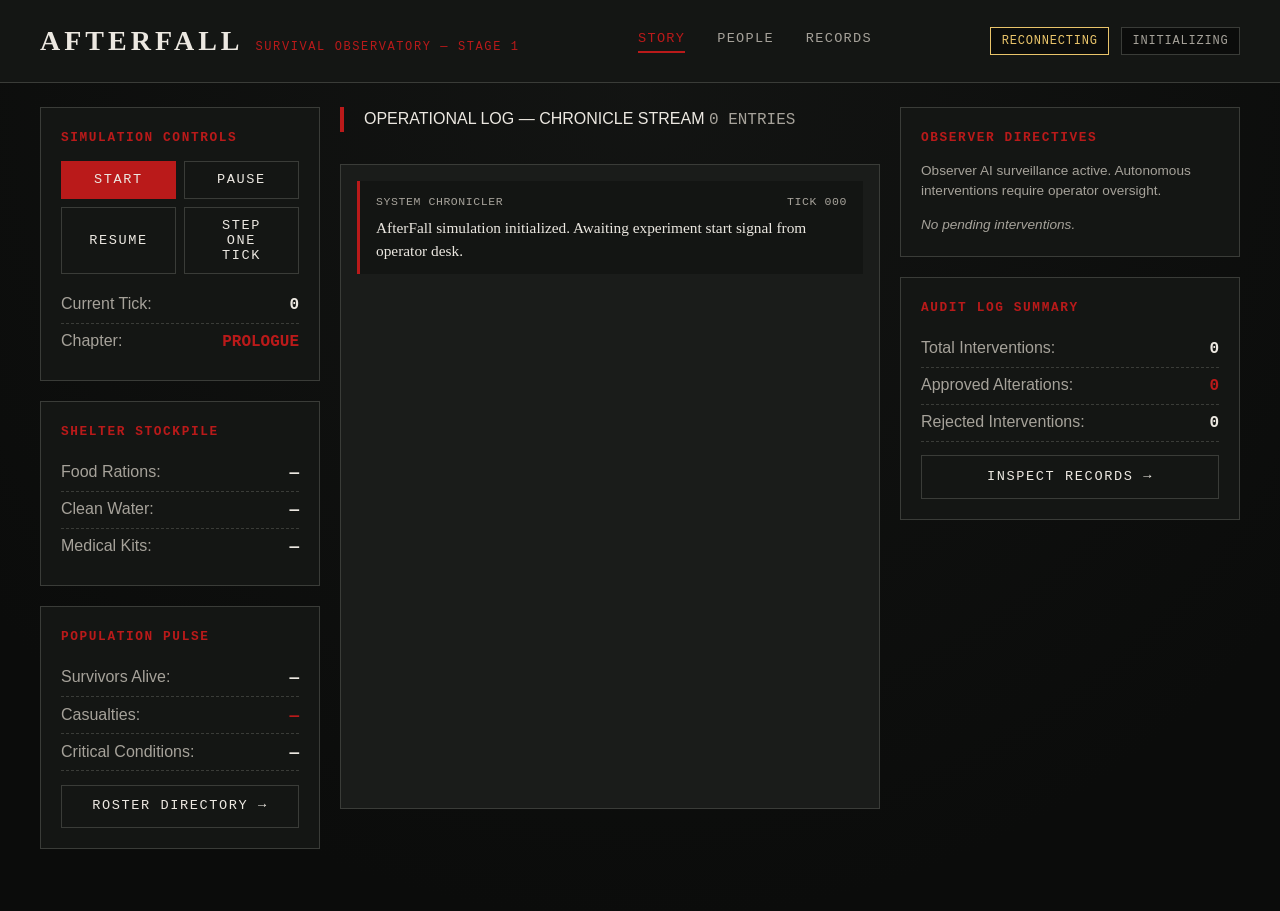
==== commit 2f3d3c80: "Merge pull request #9 from Muhaimin-Mashrafi/claude/project-thread-335hod Fix demo: auto-running clo" ====
--- a/backend/src/main/resources/static/story.html
+++ b/backend/src/main/resources/static/story.html
@@ -193,10 +193,10 @@
         <div class="panel-box">
           <div class="panel-header">SIMULATION CONTROLS</div>
           <div class="control-grid" style="margin-bottom: 0.75rem;">
-            <button class="btn btn-primary" id="btn-start">START</button>
+            <button class="btn btn-primary" id="btn-start" title="Start the world clock: the run advances on its own">START</button>
             <button class="btn btn-secondary" id="btn-pause">PAUSE</button>
             <button class="btn btn-secondary" id="btn-resume">RESUME</button>
-            <button class="btn btn-secondary" id="btn-step">STEP TICK</button>
+            <button class="btn btn-secondary" id="btn-step" title="Advance exactly one tick (works while paused)">STEP ONE TICK</button>
           </div>
           <div class="metric-row">
             <span class="text-dim">Current Tick:</span>
